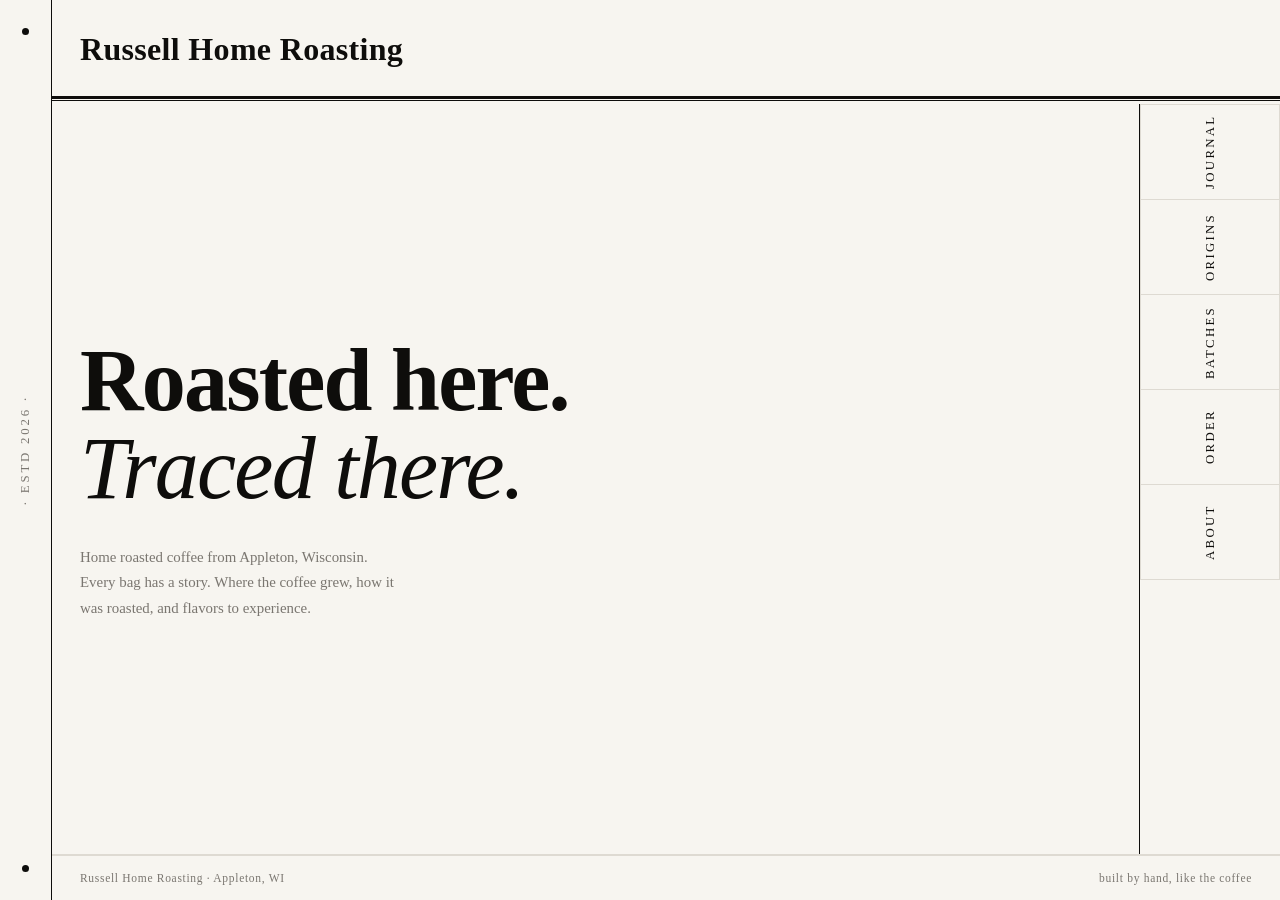
==== index.html @ 98e24a41 "Add files via upload" ====
<!DOCTYPE html>
<html lang="en">
<head>
  <meta charset="UTF-8" />
  <meta name="viewport" content="width=device-width, initial-scale=1.0" />
  <title>Russell Home Roasting</title>
  <link rel="stylesheet" href="rhr.css" />
</head>
<body>

  <aside class="rail" aria-hidden="true">
    <div class="rail-dot"></div>
    <div class="rail-text"> · Estd 2026 · </div>
    <div class="rail-dot"></div>
  </aside>

  <main class="page">
    <div class="content">

      <header>
        <h1 class="brand">
          Russell Home Roasting
          <span></span>
        </h1>
      </header>

      <div class="body-grid">

        <section class="hero">
          <h2>Roasted here.<br><em>Traced there.</em></h2>
          <p>Home roasted coffee from Appleton, Wisconsin.</p>
          <p>Every bag has a story. Where the coffee grew, how it was roasted, and flavors to experience.</p>
        </section>

        <nav class="side-nav" aria-label="Main navigation">
          <a href="journal.html">Journal</a>
          <a href="origins.html">Origins</a>
          <a href="batch-lookup.html">Batches</a>
          <a href="https://forms.gle/ZgAe8ggtJFaLG8N4A">Order</a>
          <a href="about.html">About</a>
        </nav>



      </div>

      <footer>
        <span>Russell Home Roasting · Appleton, WI</span>
        <span>built by hand, like the coffee</span>
      </footer>

    </div>
  </main>

</body>
</html>
---- rhr.css ----
/* ════════════════════════════════════════════════
   Russell Home Roasting — Shared Stylesheet
   rhr.css
   ════════════════════════════════════════════════ */

/* ── TOKENS ── */
:root {
  --bg: #f7f5f0;
  --fg: #0e0d0b;
  --line: #0e0d0b;
  --muted: #7a7670;
  --soft: #dedad2;
}

/* ── RESET ── */
* { box-sizing: border-box; margin: 0; padding: 0; }

html, body {
  background: var(--bg);
  color: var(--fg);
  min-height: 100vh;
}

body {
  font-family: Georgia, "Times New Roman", Times, serif;
}

/* ── PAGE ENTRANCE ── */
.page {
  display: grid;
  grid-template-columns: 1fr;
  min-height: 100vh;
  opacity: 0;
  transform: translateY(40px);
  animation: rise 0.4s ease-out forwards;
}

@keyframes rise {
  to { opacity: 1; transform: translateY(0); }
}

/* ── LEFT RAIL ── */
.rail {
  position: fixed;
  left: 0; top: 0; bottom: 0;
  width: 52px;
  border-right: 1px solid var(--line);
  display: flex;
  flex-direction: column;
  align-items: center;
  justify-content: space-between;
  padding: 28px 0;
  z-index: 10;
  background: var(--bg);
}

.rail-dot {
  width: 7px; height: 7px;
  border-radius: 50%;
  background: var(--fg);
}

.rail-text {
  writing-mode: vertical-rl;
  text-orientation: mixed;
  transform: rotate(180deg);
  font-size: 0.8rem;
  letter-spacing: 0.22em;
  text-transform: uppercase;
  color: var(--muted);
}

/* ── MAIN CONTENT ── */
.content {
  margin-left: 52px;
  display: grid;
  grid-template-rows: auto 1fr auto;
  min-height: 100vh;
}

/* ── HEADER ── */
header {
  padding: 32px 28px 24px;
  border-bottom: 3px solid var(--line);
  position: relative;
  margin-bottom: 5px;
}

header::after {
  content: '';
  position: absolute;
  bottom: -5px;
  left: 0; right: 0;
  height: 1px;
  background: var(--line);
}

.brand {
  font-size: clamp(1.3rem, 4vw, 2rem);
  font-weight: 600;
  line-height: 1.1;
  letter-spacing: 0.01em;
}

.brand span {
  display: block;
  font-size: 0.68rem;
  font-weight: 400;
  letter-spacing: 0.18em;
  text-transform: uppercase;
  color: var(--muted);
  margin-top: 5px;
}

/* ── BODY GRID ── */
.body-grid {
  display: grid;
  grid-template-columns: 1fr 140px;
  border-bottom: 1px solid var(--soft);
}

/* ── MAIN PANEL ── */
.main-panel {
  padding: 48px 28px 64px;
  border-right: 1px solid var(--line);
}

/* ── HERO (home page) ── */
.hero {
  padding: 56px 28px 56px;
  border-right: 1px solid var(--line);
  display: flex;
  flex-direction: column;
  justify-content: center;
}

.hero h2 {
  font-size: clamp(2.6rem, 9vw, 5.5rem);
  font-weight: 600;
  line-height: 1.0;
  letter-spacing: -0.02em;
  margin-bottom: 32px;
}

.hero h2 em {
  font-style: italic;
  font-weight: 400;
}

.hero p {
  font-size: 0.93rem;
  line-height: 1.7;
  color: var(--muted);
  max-width: 340px;
}

/* ── SIDE NAV ── */
.side-nav {
  display: flex;
  flex-direction: column;
}

.side-nav a {
  flex: none;
  height: 96px;
  display: flex;
  align-items: center;
  justify-content: center;
  writing-mode: vertical-rl;
  text-orientation: mixed;
  transform: rotate(180deg);
  font-size: 0.8rem;
  letter-spacing: 0.18em;
  text-transform: uppercase;
  color: var(--fg);
  text-decoration: none;
  border: 1px solid var(--soft);
  margin-bottom: -1px;
  transition: background 0.15s, color 0.15s;
  white-space: nowrap;
}

.side-nav a:hover,
.side-nav a.active {
  background: var(--fg);
  color: var(--bg);
}

/* ── FOOTER ── */
footer {
  padding: 16px 28px;
  display: flex;
  justify-content: space-between;
  align-items: center;
  font-size: 0.72rem;
  color: var(--muted);
  letter-spacing: 0.06em;
  border-top: 1px solid var(--soft);
  flex-wrap: wrap;
  gap: 8px;
}

/* ── SECTION INTRO (shared hero heading style) ── */
.section-intro {
  margin-bottom: 40px;
  padding-bottom: 28px;
  border-bottom: 1px solid var(--soft);
}

.section-intro h2 {
  font-size: clamp(2rem, 6vw, 3.5rem);
  font-weight: 600;
  line-height: 1.0;
  letter-spacing: -0.02em;
  margin-bottom: 16px;
}

.section-intro h2 em {
  font-style: italic;
  font-weight: 400;
}

.section-intro p {
  font-size: 0.9rem;
  line-height: 1.7;
  color: var(--muted);
  max-width: 380px;
  font-family: Arial, Helvetica, sans-serif;
}

/* ════════════════════════════════════════════════
   ORIGINS PAGE
   ════════════════════════════════════════════════ */

.cards-grid {
  display: grid;
  grid-template-columns: repeat(auto-fill, minmax(300px, 1fr));
  gap: 1px;
  background: var(--line);
  border: 1px solid var(--line);
}

.origin-card {
  background: var(--bg);
  padding: 28px 24px 32px;
  display: flex;
  flex-direction: column;
  transition: background 0.18s;
}

.origin-card:hover {
  background: #f0ece4;
}

.card-country {
  font-size: clamp(1.5rem, 4vw, 2.2rem);
  font-weight: 600;
  line-height: 1.0;
  letter-spacing: -0.01em;
  margin-bottom: 4px;
}

.card-city {
  font-size: 0.78rem;
  letter-spacing: 0.16em;
  text-transform: uppercase;
  color: var(--muted);
  font-family: Arial, Helvetica, sans-serif;
  margin-bottom: 22px;
}

.card-divider {
  width: 100%;
  height: 1px;
  background: var(--line);
  margin-bottom: 20px;
}

.card-rows {
  display: flex;
  flex-direction: column;
  flex: 1;
}

.card-row {
  display: flex;
  justify-content: space-between;
  align-items: baseline;
  gap: 12px;
  padding: 8px 0;
  border-bottom: 1px solid var(--soft);
  font-size: 0.86rem;
}

.card-row:last-child {
  border-bottom: none;
}

.card-label {
  text-transform: uppercase;
  letter-spacing: 0.1em;
  font-size: 0.68rem;
  color: var(--muted);
  flex-shrink: 0;
  font-family: Arial, Helvetica, sans-serif;
}

.card-value {
  text-align: right;
  line-height: 1.4;
  font-family: Arial, Helvetica, sans-serif;
  font-size: 0.84rem;
}

.card-row.flavor .card-value {
  font-family: Georgia, "Times New Roman", Times, serif;
  font-style: italic;
  font-size: 0.88rem;
  color: var(--fg);
}

/* ════════════════════════════════════════════════
   ROAST RECORD LOOKUP PAGE (index.html)
   ════════════════════════════════════════════════ */

.lookup {
  border: 1px solid var(--line);
  padding: 20px;
  margin-bottom: 32px;
  background: var(--bg);
}

.lookup-label {
  font-size: 1.05rem;
  font-weight: 600;
  letter-spacing: 0.01em;
  margin-bottom: 8px;
}

.lookup-help {
  font-size: 0.82rem;
  color: var(--muted);
  margin-bottom: 14px;
  font-family: Arial, Helvetica, sans-serif;
}

.lookup-row {
  display: flex;
  gap: 10px;
  align-items: stretch;
}

input[type="text"] {
  flex: 1;
  min-width: 0;
  border: 1px solid var(--line);
  background: var(--bg);
  color: var(--fg);
  padding: 11px 14px;
  font-size: 0.9rem;
  font-family: Arial, Helvetica, sans-serif;
  border-radius: 0;
  outline: none;
  text-transform: uppercase;
  letter-spacing: 0.06em;
}

input[type="text"]:focus {
  outline: 2px solid var(--fg);
  outline-offset: 1px;
}

button {
  border: 1px solid var(--line);
  background: var(--fg);
  color: var(--bg);
  padding: 11px 18px;
  font-size: 0.75rem;
  letter-spacing: 0.14em;
  text-transform: uppercase;
  cursor: pointer;
  border-radius: 0;
  font-family: Arial, Helvetica, sans-serif;
  transition: background 0.15s, color 0.15s;
}

button:hover,
button:focus-visible {
  background: var(--bg);
  color: var(--fg);
}

.record {
  border-top: 3px solid var(--line);
  padding-top: 24px;
  position: relative;
}

.record::after {
  content: '';
  position: absolute;
  top: 3px;
  left: 0; right: 0;
  height: 1px;
  background: var(--line);
  margin-top: 2px;
}

.record-header {
  display: flex;
  justify-content: space-between;
  gap: 12px;
  align-items: flex-end;
  border-bottom: 1px solid var(--line);
  padding-bottom: 14px;
  margin-bottom: 24px;
}

.record-id {
  font-size: clamp(1.3rem, 4vw, 2rem);
  font-weight: 600;
  line-height: 1.1;
  letter-spacing: 0.01em;
}

.record-date {
  font-size: 0.78rem;
  color: var(--muted);
  letter-spacing: 0.12em;
  text-transform: uppercase;
  font-family: Arial, Helvetica, sans-serif;
}

.record-grid {
  display: grid;
  grid-template-columns: 1fr 1fr;
  gap: 28px 32px;
}

.section-title {
  font-size: 0.78rem;
  letter-spacing: 0.18em;
  text-transform: uppercase;
  color: var(--muted);
  margin-bottom: 10px;
  font-weight: 400;
}

.rows {
  border-top: 1px solid var(--line);
}

.row {
  display: flex;
  justify-content: space-between;
  gap: 14px;
  padding: 7px 0;
  border-bottom: 1px solid var(--soft);
  font-size: 0.88rem;
  font-family: Arial, Helvetica, sans-serif;
}

.row-label {
  text-transform: uppercase;
  letter-spacing: 0.08em;
  font-size: 0.72rem;
  color: var(--muted);
  font-family: Arial, Helvetica, sans-serif;
}

.row-value {
  text-align: right;
  font-variant-numeric: tabular-nums;
  color: var(--fg);
}

.full { grid-column: 1 / -1; }

.chart-wrap {
  border: 1px solid var(--line);
  padding: 12px;
  margin-top: 12px;
  background: var(--bg);
}

svg { width: 100%; height: auto; display: block; }

.axis, .grid, .curve, .marker { fill: none; stroke: var(--fg); }
.axis  { stroke-width: 1; }
.grid  { stroke-width: 0.5; stroke-dasharray: 2 3; stroke: var(--soft); }
.curve { stroke-width: 2; }
.marker { stroke-width: 1; stroke-dasharray: 5 4; stroke: var(--muted); }

.axis-text {
  fill: var(--muted);
  font-size: 10px;
  font-family: Arial, Helvetica, sans-serif;
}

.chart-note {
  font-size: 0.72rem;
  color: var(--muted);
  margin-top: 8px;
  letter-spacing: 0.06em;
  font-family: Arial, Helvetica, sans-serif;
}

.empty-state,
.error-state {
  font-size: 0.9rem;
  color: var(--muted);
  margin-top: 20px;
  font-family: Arial, Helvetica, sans-serif;
  letter-spacing: 0.03em;
}

.error-state {
  border-top: 1px solid var(--line);
  padding-top: 16px;
  color: var(--fg);
}

.error-hint {
  margin-top: 6px;
  color: var(--muted);
  font-size: 0.82rem;
}

/* ════════════════════════════════════════════════
   ABOUT PAGE
   ════════════════════════════════════════════════ */

.about-hero {
  margin-bottom: 52px;
  padding-bottom: 40px;
  border-bottom: 1px solid var(--soft);
}

.about-hero h2 {
  font-size: clamp(2.4rem, 8vw, 5rem);
  font-weight: 600;
  line-height: 1.0;
  letter-spacing: -0.02em;
  margin-bottom: 28px;
}

.about-hero h2 em {
  font-style: italic;
  font-weight: 400;
}

.about-hero p {
  font-size: 1.05rem;
  line-height: 1.85;
  color: var(--fg);
  max-width: 520px;
}

.about-hero p + p {
  margin-top: 18px;
}

.details-grid {
  display: grid;
  grid-template-columns: 1fr 1fr;
  gap: 40px 48px;
  max-width: 600px;
}

.detail-label {
  font-size: 0.68rem;
  letter-spacing: 0.2em;
  text-transform: uppercase;
  color: var(--muted);
  font-family: Arial, Helvetica, sans-serif;
  margin-bottom: 8px;
  padding-bottom: 8px;
  border-bottom: 1px solid var(--line);
}

.detail-value {
  font-size: 0.92rem;
  line-height: 1.65;
  font-family: Arial, Helvetica, sans-serif;
  color: var(--fg);
  margin-top: 10px;
}

.detail-value strong {
  font-family: Georgia, "Times New Roman", Times, serif;
  font-weight: 600;
  font-size: 1rem;
}

/* ════════════════════════════════════════════════
   JOURNAL PAGE
   ════════════════════════════════════════════════ */

.journal-list {
  display: flex;
  flex-direction: column;
  border: 1px solid var(--line);
}

.journal-card {
  display: grid;
  grid-template-columns: 220px 1fr;
  border-bottom: 1px solid var(--line);
  transition: background 0.18s;
  text-decoration: none;
  color: var(--fg);
}

.journal-card:last-child {
  border-bottom: none;
}

.journal-card:hover {
  background: #f0ece4;
}

/* Image slot */
.journal-card-image {
  border-right: 1px solid var(--line);
  overflow: hidden;
  background: var(--soft);
  min-height: 180px;
  position: relative;
}

.journal-card-image img {
  width: 100%;
  height: 100%;
  object-fit: cover;
  display: block;
}

/* Placeholder shown when no image is set */
.journal-card-image.placeholder::after {
  content: '';
  position: absolute;
  inset: 0;
  background:
    repeating-linear-gradient(
      45deg,
      transparent,
      transparent 6px,
      var(--soft) 6px,
      var(--soft) 7px
    );
}

/* Text area */
.journal-card-body {
  padding: 24px 28px;
  display: flex;
  flex-direction: column;
  justify-content: space-between;
  gap: 12px;
}

.journal-card-meta {
  display: flex;
  align-items: center;
  gap: 14px;
}

.journal-card-date {
  font-size: 0.7rem;
  letter-spacing: 0.16em;
  text-transform: uppercase;
  color: var(--muted);
  font-family: Arial, Helvetica, sans-serif;
}

.journal-card-tags {
  display: flex;
  gap: 6px;
  flex-wrap: wrap;
}

.journal-tag {
  font-size: 0.65rem;
  letter-spacing: 0.12em;
  text-transform: uppercase;
  font-family: Arial, Helvetica, sans-serif;
  color: var(--muted);
  border: 1px solid var(--soft);
  padding: 2px 8px;
}

.journal-card-title {
  font-size: clamp(1.1rem, 2.5vw, 1.5rem);
  font-weight: 600;
  line-height: 1.15;
  letter-spacing: -0.01em;
}

.journal-card-excerpt {
  font-size: 0.86rem;
  line-height: 1.65;
  color: var(--muted);
  font-family: Arial, Helvetica, sans-serif;
  max-width: 480px;
}

/* ════════════════════════════════════════════════
   MOBILE
   ════════════════════════════════════════════════ */

@media (max-width: 560px) {
  .rail { display: none; }
  .content { margin-left: 0; }

  header { padding: 24px 22px 20px; }
  footer { padding: 14px 22px; }

  .body-grid { grid-template-columns: 1fr; }

  .main-panel,
  .hero {
    border-right: none;
    padding: 32px 22px 48px;
  }

  .side-nav {
    flex-direction: row;
    flex-wrap: wrap;
    border-top: 1px solid var(--line);
  }

  .side-nav a {
    writing-mode: horizontal-tb;
    transform: none;
    flex: none;
    width: 50%;
    justify-content: flex-start;
    padding: 16px 22px;
    font-size: 0.8rem;
    border: none;
    border-bottom: 1px solid var(--soft);
    border-right: 1px solid var(--soft);
    margin-bottom: 0;
    white-space: normal;
  }

  .side-nav a:nth-child(even) { border-right: none; }

  /* Origins */
  .cards-grid { grid-template-columns: 1fr; }

  /* Record lookup */
  .lookup-row { flex-direction: column; }
  .record-header { flex-direction: column; align-items: flex-start; }
  .record-grid { grid-template-columns: 1fr; }
  .row { flex-direction: column; gap: 2px; }
  .row-value { text-align: left; }
  button { width: 100%; }

  /* Journal */
  .journal-card {
    grid-template-columns: 1fr;
  }

  .journal-card-image {
    border-right: none;
    border-bottom: 1px solid var(--line);
    min-height: 160px;
  }

  .journal-card-body {
    padding: 20px 22px;
  }

  /* About */
  .details-grid {
    grid-template-columns: 1fr;
    gap: 28px;
  }
}
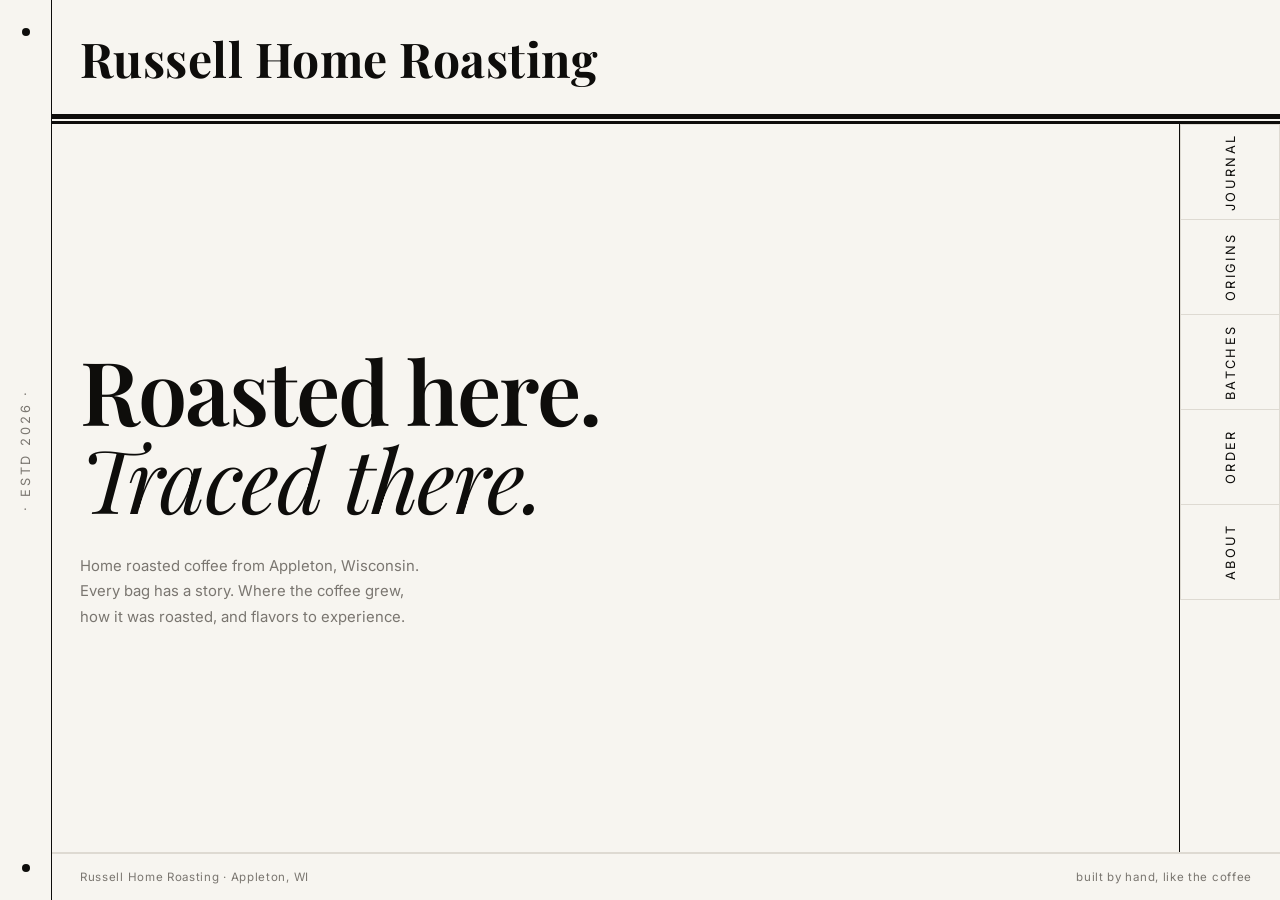
==== commit bd362506: "Add files via upload Overhauled" ====
--- a/index.html
+++ b/index.html
@@ -36,7 +36,7 @@
           <a href="journal.html">Journal</a>
           <a href="origins.html">Origins</a>
           <a href="batch-lookup.html">Batches</a>
-          <a href="https://forms.gle/ZgAe8ggtJFaLG8N4A">Order</a>
+          <a href="order.html">Order</a>
           <a href="about.html">About</a>
         </nav>
 
--- a/rhr.css
+++ b/rhr.css
@@ -2,6 +2,10 @@
    Russell Home Roasting — Shared Stylesheet
    rhr.css
    ════════════════════════════════════════════════ */
+/* Google Font Import */
+@import url('https://fonts.googleapis.com/css2?family=Inter:opsz,wght@14..32,100..900&family=Playfair+Display:ital,wght@0,400..900;1,400..900&family=Special+Elite&display=swap');
+
+
 
 /* ── TOKENS ── */
 :root {
@@ -22,7 +26,11 @@
 }
 
 body {
-  font-family: Georgia, "Times New Roman", Times, serif;
+  font-family: "Inter", Georgia, "Times New Roman", Times, serif;
+}
+
+h1, h2 {
+  font-family: "Playfair Display", Georgia, "Times New Roman", Times, serif;
 }
 
 /* ── PAGE ENTRANCE ── */
@@ -32,7 +40,7 @@
   min-height: 100vh;
   opacity: 0;
   transform: translateY(40px);
-  animation: rise 0.4s ease-out forwards;
+  animation: rise .7s ease-out forwards;
 }
 
 @keyframes rise {
@@ -55,7 +63,7 @@
 }
 
 .rail-dot {
-  width: 7px; height: 7px;
+  width: 8px; height: 8px;
   border-radius: 50%;
   background: var(--fg);
 }
@@ -81,7 +89,7 @@
 /* ── HEADER ── */
 header {
   padding: 32px 28px 24px;
-  border-bottom: 3px solid var(--line);
+  border-bottom: 5px solid var(--line);
   position: relative;
   margin-bottom: 5px;
 }
@@ -89,15 +97,16 @@
 header::after {
   content: '';
   position: absolute;
-  bottom: -5px;
+  bottom: -10px;
   left: 0; right: 0;
-  height: 1px;
+  height: 3px;
   background: var(--line);
 }
 
 .brand {
-  font-size: clamp(1.3rem, 4vw, 2rem);
-  font-weight: 600;
+  font-family: "Playfair Display", Georgia, serif;
+  font-size: clamp(2.5rem, 4vw, 3rem);
+  font-weight: 700;
   line-height: 1.1;
   letter-spacing: 0.01em;
 }
@@ -115,7 +124,7 @@
 /* ── BODY GRID ── */
 .body-grid {
   display: grid;
-  grid-template-columns: 1fr 140px;
+  grid-template-columns: 1fr 100px;
   border-bottom: 1px solid var(--soft);
 }
 
@@ -135,6 +144,7 @@
 }
 
 .hero h2 {
+  font-family: "Playfair Display", Georgia, serif;
   font-size: clamp(2.6rem, 9vw, 5.5rem);
   font-weight: 600;
   line-height: 1.0;
@@ -143,6 +153,7 @@
 }
 
 .hero h2 em {
+  font-family: "Playfair Display", Georgia, serif;
   font-style: italic;
   font-weight: 400;
 }
@@ -169,6 +180,7 @@
   writing-mode: vertical-rl;
   text-orientation: mixed;
   transform: rotate(180deg);
+  font-weight: 400;
   font-size: 0.8rem;
   letter-spacing: 0.18em;
   text-transform: uppercase;
@@ -253,6 +265,7 @@
 }
 
 .card-country {
+  font-family: "Special Elite", Georgia, serif;
   font-size: clamp(1.5rem, 4vw, 2.2rem);
   font-weight: 600;
   line-height: 1.0;
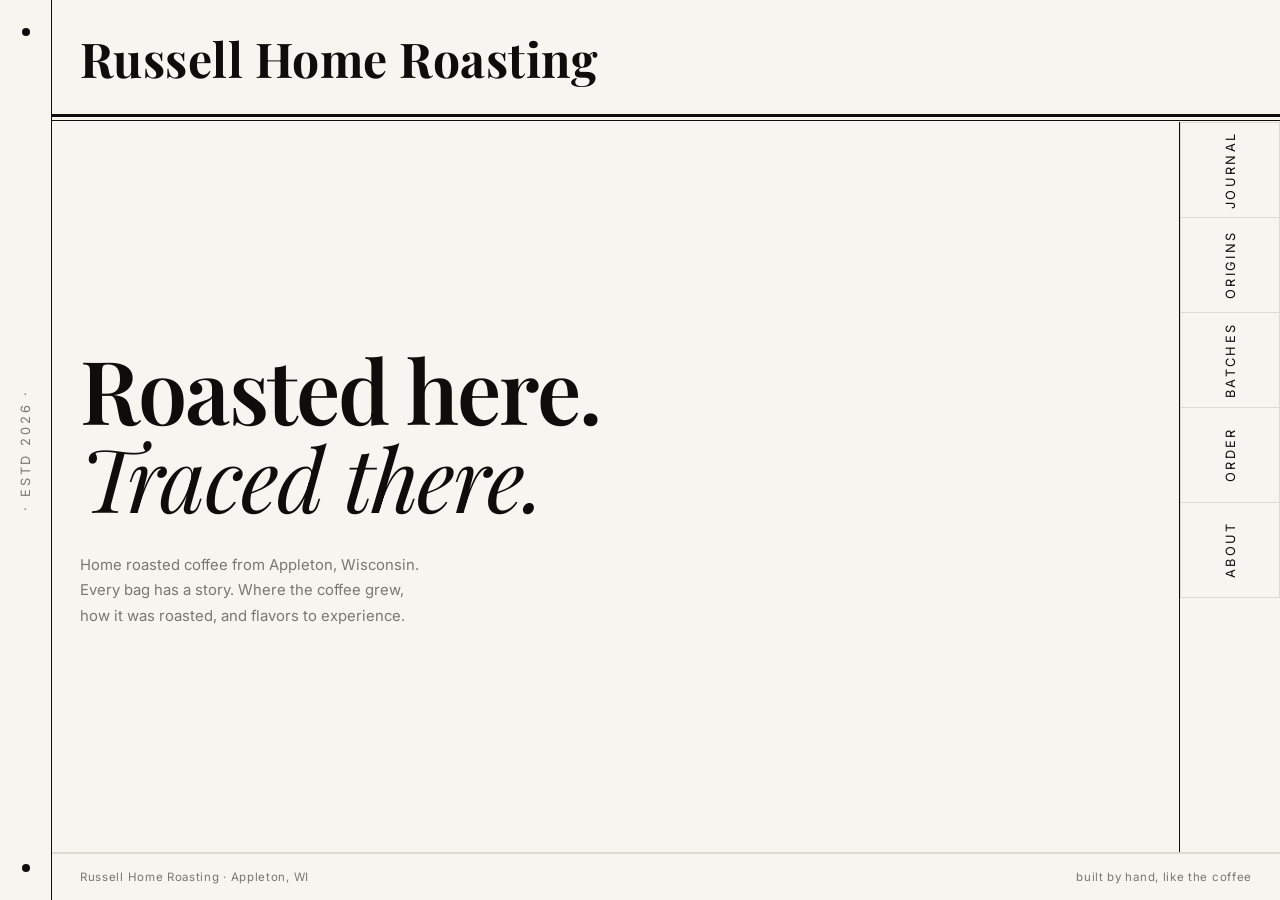
==== commit 3d9ce5e0: "Update index.html" ====
--- a/index.html
+++ b/index.html
@@ -5,6 +5,7 @@
   <meta name="viewport" content="width=device-width, initial-scale=1.0" />
   <title>Russell Home Roasting</title>
   <link rel="stylesheet" href="rhr.css" />
+  <link rel="icon" type="image/svg" href="images/moka.svg">
 </head>
 <body>
 
--- a/rhr.css
+++ b/rhr.css
@@ -89,7 +89,7 @@
 /* ── HEADER ── */
 header {
   padding: 32px 28px 24px;
-  border-bottom: 5px solid var(--line);
+  border-bottom: 3px solid var(--line);
   position: relative;
   margin-bottom: 5px;
 }
@@ -97,9 +97,9 @@
 header::after {
   content: '';
   position: absolute;
-  bottom: -10px;
+  bottom: -7px;
   left: 0; right: 0;
-  height: 3px;
+  height: 1px;
   background: var(--line);
 }
 
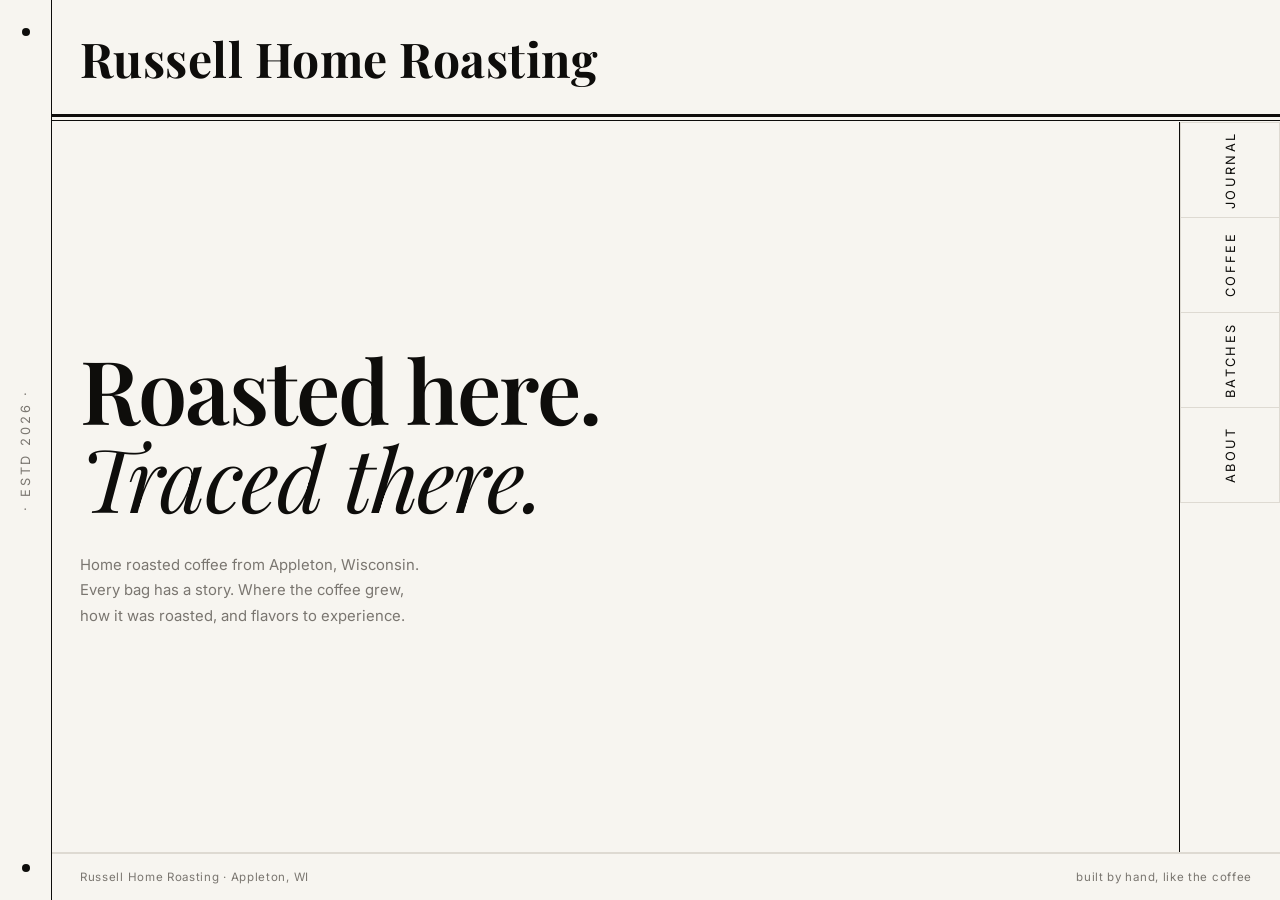
==== commit 0aea7381: "Add files via upload Switch to Apps Script ordering" ====
--- a/index.html
+++ b/index.html
@@ -3,7 +3,7 @@
 <head>
   <meta charset="UTF-8" />
   <meta name="viewport" content="width=device-width, initial-scale=1.0" />
-  <title>Russell Home Roasting</title>
+  <title>Russell Home Roasting - Appleton, WI</title>
   <link rel="stylesheet" href="rhr.css" />
   <link rel="icon" type="image/svg" href="images/moka.svg">
 </head>
@@ -35,9 +35,9 @@
 
         <nav class="side-nav" aria-label="Main navigation">
           <a href="journal.html">Journal</a>
-          <a href="origins.html">Origins</a>
+          <a href="coffee.html">Coffee</a>
           <a href="batch-lookup.html">Batches</a>
-          <a href="order.html">Order</a>
+          <!--<a href="order.html">Order</a>-->
           <a href="about.html">About</a>
         </nav>
 
--- a/rhr.css
+++ b/rhr.css
@@ -280,6 +280,37 @@
   color: var(--muted);
   font-family: Arial, Helvetica, sans-serif;
   margin-bottom: 22px;
+}
+
+.card-head {
+  display: flex;
+  justify-content: space-between;
+  align-items: flex-start;
+  gap: 14px;
+}
+
+.card-titles { min-width: 0; }
+
+.card-price {
+  flex-shrink: 0;
+  text-align: right;
+  border: 1px solid var(--line);
+  padding: 6px 11px;
+  font-family: Arial, Helvetica, sans-serif;
+  font-size: 0.84rem;
+  font-weight: 700;
+  letter-spacing: 0.01em;
+  white-space: nowrap;
+}
+
+.card-price-unit {
+  display: block;
+  margin-top: 2px;
+  font-weight: 400;
+  font-size: 0.6rem;
+  letter-spacing: 0.12em;
+  text-transform: uppercase;
+  color: var(--muted);
 }
 
 .card-divider {
@@ -791,3 +822,281 @@
     gap: 28px;
   }
 }
+
+/* ════════════════════════════════════════════════
+   ORDER EXPERIENCE — card selection, floating tab,
+   side drawer, form controls
+   ════════════════════════════════════════════════ */
+
+.origin-card { cursor: pointer; position: relative; }
+
+.origin-card.selected { background: #f0ece4; }
+
+.origin-card.selected::before {
+  content: '✓ Selected';
+  position: absolute;
+  top: 14px;
+  left: 14px;
+  font-family: Arial, Helvetica, sans-serif;
+  font-size: 0.6rem;
+  letter-spacing: 0.14em;
+  text-transform: uppercase;
+  color: var(--bg);
+  background: var(--fg);
+  padding: 4px 8px;
+}
+
+/* Order bar — full-width, slides up from the bottom once a card is selected */
+.order-fab {
+  position: fixed;
+  left: 0;
+  right: 0;
+  bottom: 0;
+  z-index: 40;
+  background: var(--fg);
+  color: var(--bg);
+  border-top: 1px solid var(--line);
+  padding: 18px 24px;
+  text-align: center;
+  font-size: 0.8rem;
+  letter-spacing: 0.16em;
+  text-transform: uppercase;
+  font-family: Arial, Helvetica, sans-serif;
+  cursor: pointer;
+  transform: translateY(100%);
+  transition: transform 0.35s ease, padding-bottom 0.2s ease;
+}
+
+.order-fab.show { transform: translateY(0); }
+
+.order-fab:hover,
+.order-fab:focus-visible { padding-bottom: 24px; }
+
+/* Dimmed backdrop behind the drawer */
+.order-overlay {
+  position: fixed;
+  inset: 0;
+  background: rgba(14, 13, 11, 0.45);
+  opacity: 0;
+  pointer-events: none;
+  transition: opacity 0.3s ease;
+  z-index: 49;
+}
+
+.order-overlay.open { opacity: 1; pointer-events: auto; }
+
+/* Order form drawer — slides in from the right */
+.order-drawer {
+  position: fixed;
+  top: 0;
+  right: 0;
+  bottom: 0;
+  width: min(440px, 92vw);
+  background: var(--bg);
+  border-left: 1px solid var(--line);
+  transform: translateX(100%);
+  transition: transform 0.35s ease;
+  z-index: 50;
+  overflow-y: auto;
+  display: flex;
+  flex-direction: column;
+}
+
+.order-drawer.open { transform: translateX(0); }
+
+.order-drawer-header {
+  padding: 24px 28px 20px;
+  border-bottom: 1px solid var(--line);
+  display: flex;
+  justify-content: space-between;
+  align-items: flex-start;
+  gap: 12px;
+}
+
+.order-drawer-title {
+  font-family: "Playfair Display", Georgia, serif;
+  font-size: 1.5rem;
+  font-weight: 600;
+  line-height: 1.15;
+}
+
+.order-drawer-sub {
+  font-size: 0.72rem;
+  letter-spacing: 0.14em;
+  text-transform: uppercase;
+  color: var(--muted);
+  font-family: Arial, Helvetica, sans-serif;
+  margin-top: 6px;
+}
+
+.order-drawer-close {
+  border: 1px solid var(--line);
+  background: var(--bg);
+  color: var(--fg);
+  width: 32px;
+  height: 32px;
+  flex-shrink: 0;
+  font-size: 1.1rem;
+  line-height: 1;
+  padding: 0;
+  cursor: pointer;
+}
+
+.order-drawer-close:hover { background: var(--fg); color: var(--bg); }
+
+.order-form {
+  padding: 24px 28px 40px;
+  display: flex;
+  flex-direction: column;
+  gap: 20px;
+  flex: 1;
+}
+
+.field {
+  display: flex;
+  flex-direction: column;
+  gap: 8px;
+}
+
+.field.hidden { display: none; }
+
+.field-label {
+  font-size: 0.68rem;
+  letter-spacing: 0.14em;
+  text-transform: uppercase;
+  color: var(--muted);
+  font-family: Arial, Helvetica, sans-serif;
+}
+
+.field input[type="text"],
+.field input[type="email"],
+.field input[type="tel"],
+.field select,
+.field textarea {
+  border: 1px solid var(--line);
+  background: var(--bg);
+  color: var(--fg);
+  padding: 11px 14px;
+  font-size: 0.9rem;
+  font-family: Arial, Helvetica, sans-serif;
+  border-radius: 0;
+  outline: none;
+  width: 100%;
+  text-transform: none;
+  letter-spacing: normal;
+}
+
+.field textarea { resize: vertical; min-height: 80px; }
+
+.field input:focus,
+.field select:focus,
+.field textarea:focus {
+  outline: 2px solid var(--fg);
+  outline-offset: 1px;
+}
+
+.toggle-group { display: flex; gap: 8px; flex-wrap: wrap; }
+
+.toggle-option {
+  flex: 1;
+  min-width: 90px;
+  text-align: center;
+  border: 1px solid var(--line);
+  padding: 11px 10px;
+  font-size: 0.75rem;
+  letter-spacing: 0.1em;
+  text-transform: uppercase;
+  font-family: Arial, Helvetica, sans-serif;
+  cursor: pointer;
+  transition: background 0.15s, color 0.15s;
+  user-select: none;
+}
+
+.toggle-option.active { background: var(--fg); color: var(--bg); }
+
+.field-hint {
+  font-size: 0.74rem;
+  color: var(--muted);
+  text-transform: none;
+  letter-spacing: normal;
+}
+
+.quantity-stepper {
+  display: flex;
+  align-items: stretch;
+  border: 1px solid var(--line);
+  width: fit-content;
+}
+
+.quantity-btn {
+  background: var(--bg);
+  color: var(--fg);
+  border: none;
+  width: 40px;
+  font-size: 1rem;
+  font-family: Arial, Helvetica, sans-serif;
+  cursor: pointer;
+  transition: background 0.15s, color 0.15s;
+}
+
+.quantity-btn:hover { background: var(--fg); color: var(--bg); }
+
+.quantity-stepper input[type="number"] {
+  border: none;
+  border-left: 1px solid var(--line);
+  border-right: 1px solid var(--line);
+  width: 56px;
+  text-align: center;
+  padding: 11px 4px;
+  font-size: 0.9rem;
+  font-family: Arial, Helvetica, sans-serif;
+  -moz-appearance: textfield;
+}
+
+.quantity-stepper input[type="number"]::-webkit-outer-spin-button,
+.quantity-stepper input[type="number"]::-webkit-inner-spin-button {
+  -webkit-appearance: none;
+  margin: 0;
+}
+
+.order-price-row {
+  display: flex;
+  justify-content: space-between;
+  align-items: baseline;
+  border-top: 1px solid var(--line);
+  border-bottom: 1px solid var(--line);
+  padding: 14px 2px;
+}
+
+.order-price-label {
+  font-size: 0.68rem;
+  letter-spacing: 0.14em;
+  text-transform: uppercase;
+  color: var(--muted);
+  font-family: Arial, Helvetica, sans-serif;
+}
+
+.order-price-value {
+  font-family: "Special Elite", Georgia, serif;
+  font-size: 1.3rem;
+  font-weight: 600;
+}
+
+.order-submit { margin-top: 8px; padding: 14px 18px; font-size: 0.8rem; width: 100%; }
+
+.order-status {
+  font-size: 0.82rem;
+  font-family: Arial, Helvetica, sans-serif;
+  padding: 12px 14px;
+  border: 1px solid var(--line);
+  display: none;
+}
+
+.order-status.show { display: block; }
+.order-status.success { background: #eef4ea; }
+.order-status.error { background: #f6e7e4; }
+
+@media (max-width: 560px) {
+  .order-fab { padding: 15px 16px; font-size: 0.72rem; }
+  .order-drawer { width: 100vw; }
+}
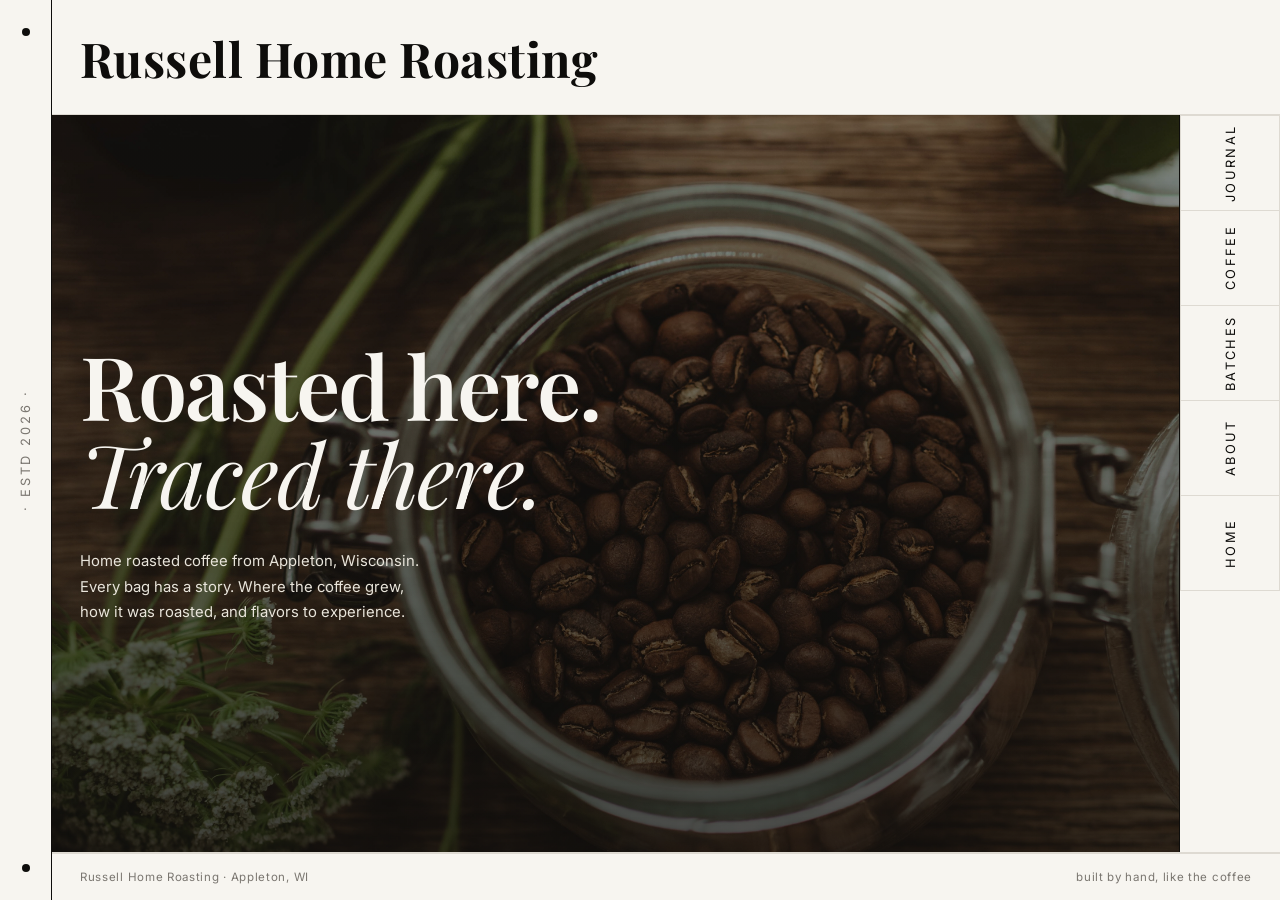
==== commit 24d72808: "Add files via upload" ====
--- a/index.html
+++ b/index.html
@@ -5,7 +5,9 @@
   <meta name="viewport" content="width=device-width, initial-scale=1.0" />
   <title>Russell Home Roasting - Appleton, WI</title>
   <link rel="stylesheet" href="rhr.css" />
-  <link rel="icon" type="image/svg" href="images/moka.svg">
+  <link rel="icon" type="image/png" href="images/MokaShaded.png">
+  <link rel="stylesheet" href="rhr-bg-additions.css" />
+</head>
 </head>
 <body>
 
@@ -27,7 +29,7 @@
 
       <div class="body-grid">
 
-        <section class="hero">
+        <section class="hero bg-photo bg-photo-hero1">
           <h2>Roasted here.<br><em>Traced there.</em></h2>
           <p>Home roasted coffee from Appleton, Wisconsin.</p>
           <p>Every bag has a story. Where the coffee grew, how it was roasted, and flavors to experience.</p>
@@ -37,11 +39,9 @@
           <a href="journal.html">Journal</a>
           <a href="coffee.html">Coffee</a>
           <a href="batch-lookup.html">Batches</a>
-          <!--<a href="order.html">Order</a>-->
           <a href="about.html">About</a>
+          <a href="index.html">Home</a>
         </nav>
-
-
 
       </div>
 
@@ -55,3 +55,4 @@
 
 </body>
 </html>
+</html>
--- a/rhr.css
+++ b/rhr.css
@@ -89,19 +89,10 @@
 /* ── HEADER ── */
 header {
   padding: 32px 28px 24px;
-  border-bottom: 3px solid var(--line);
+  border-bottom: 1px solid var(--soft);
   position: relative;
-  margin-bottom: 5px;
-}
-
-header::after {
-  content: '';
-  position: absolute;
-  bottom: -7px;
-  left: 0; right: 0;
-  height: 1px;
-  background: var(--line);
-}
+}
+
 
 .brand {
   font-family: "Playfair Display", Georgia, serif;
@@ -767,28 +758,34 @@
     padding: 32px 22px 48px;
   }
 
-  .side-nav {
-    flex-direction: row;
-    flex-wrap: wrap;
-    border-top: 1px solid var(--line);
-  }
-
-  .side-nav a {
-    writing-mode: horizontal-tb;
-    transform: none;
-    flex: none;
-    width: 50%;
-    justify-content: flex-start;
-    padding: 16px 22px;
-    font-size: 0.8rem;
-    border: none;
-    border-bottom: 1px solid var(--soft);
-    border-right: 1px solid var(--soft);
-    margin-bottom: 0;
-    white-space: normal;
-  }
-
-  .side-nav a:nth-child(even) { border-right: none; }
+.side-nav {
+  display: grid;
+  grid-template-columns: repeat(2, 1fr);
+  border-top: 1px solid var(--line);
+}
+
+.side-nav a {
+  writing-mode: horizontal-tb;
+  transform: none;
+  justify-content: center;
+  text-align: center;
+  padding: 16px 22px;
+  font-size: 0.8rem;
+  border: none;
+  border-bottom: 1px solid var(--soft);
+  border-right: 1px solid var(--soft);
+  margin-bottom: 0;
+  white-space: normal;
+}
+
+.side-nav a:nth-child(even) {
+  border-right: none;
+}
+
+.side-nav a:last-child:nth-child(odd) {
+  grid-column: 1 / -1;
+  border-right: none;
+}
 
   /* Origins */
   .cards-grid { grid-template-columns: 1fr; }
--- a/rhr-bg-additions.css
+++ b/rhr-bg-additions.css
@@ -0,0 +1,90 @@
+/* ════════════════════════════════════════════════
+   BACKGROUND PHOTO OPTIONS — additions to rhr.css
+   ════════════════════════════════════════════════ */
+
+/* ── OPTION 1: Full-bleed hero photo with scrim ──
+   The hero section itself becomes the photo, dark
+   gradient scrim underneath so the cream text reads
+   clean. Nav + footer stay exactly as they are. */
+
+.hero.bg-photo {
+  position: relative;
+  background-image:
+    linear-gradient(180deg, rgba(14,13,11,0.35) 0%, rgba(14,13,11,0.72) 100%),
+    var(--photo-url);
+  background-size: cover;
+  background-position: center 30%;
+  color: var(--bg);
+  min-height: 420px;
+}
+.hero.bg-photo p { color: #e9e5db; }
+.hero.bg-photo h2 { color: var(--bg); }
+@media (max-width: 560px) {
+  .hero.bg-photo { min-height: 340px; background-position: center 25%; }
+}
+
+/* one line per image */
+.hero.bg-photo-hero1 { --photo-url: url('/images/043.jpg'); }
+.hero.bg-photo-hero2 { --photo-url: url('/images/038.jpg'); }
+
+
+/* ── OPTION 2: Framed image panel ──
+   Text stays on the plain cream background exactly
+   as today. The photo sits in its own bordered box
+   underneath the hero copy — same 1px-line, boxed
+   language already used for journal cards / origin
+   cards, so it feels native to the rest of the site. */
+
+.hero-photo-panel {
+  border: 1px solid var(--line);
+  margin-top: 32px;
+  aspect-ratio: 16 / 9;
+  overflow: hidden;
+  background: var(--soft);
+}
+
+.hero-photo-panel img {
+  width: 100%;
+  height: 100%;
+  object-fit: cover;
+  display: block;
+}
+
+@media (max-width: 560px) {
+  .hero-photo-panel { margin-top: 24px; aspect-ratio: 4 / 3; }
+}
+
+
+/* ── OPTION 3: Subtle full-page backdrop ──
+   The photo sits fixed behind the *entire* page at
+   low opacity, almost like a watermark/texture. All
+   existing content boxes get a solid cream fill so
+   text keeps full contrast; only the negative space
+   (margins, the thin borders) reveals the photo. */
+
+body.bg-backdrop {
+  position: relative;
+}
+
+body.bg-backdrop::before {
+  content: '';
+  position: fixed;
+  inset: 0;
+  background-image: url('/images/pour_bw.jpg');
+  background-size: cover;
+  background-position: center 35%;
+  opacity: 0.16;
+  z-index: -1;
+}
+
+body.bg-backdrop .rail,
+body.bg-backdrop header,
+body.bg-backdrop .hero,
+body.bg-backdrop .side-nav a,
+body.bg-backdrop footer {
+  background: var(--bg);
+}
+
+body.bg-backdrop .content {
+  background: var(--bg);
+}
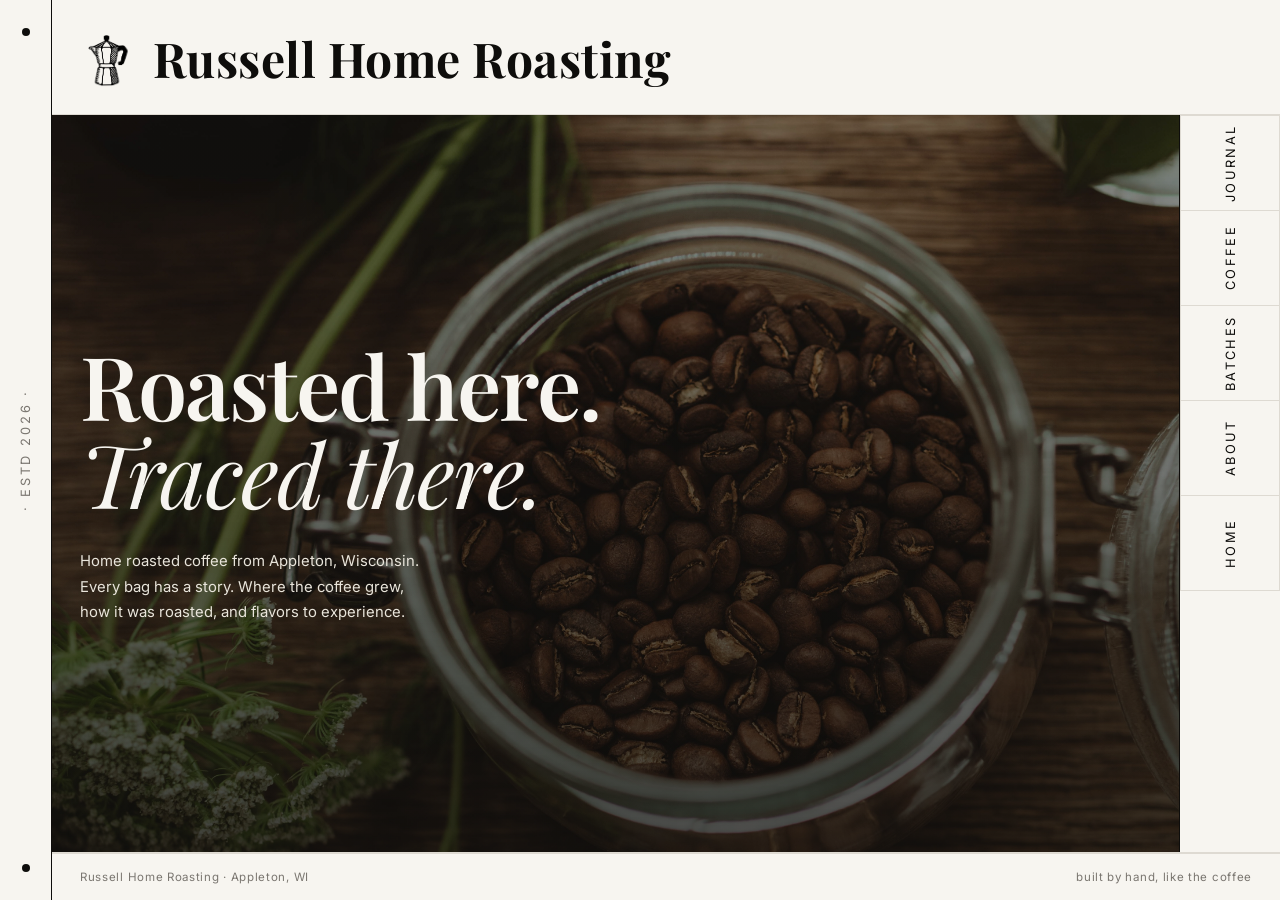
==== commit 13b9430a: "Add files via upload" ====
--- a/index.html
+++ b/index.html
@@ -5,9 +5,8 @@
   <meta name="viewport" content="width=device-width, initial-scale=1.0" />
   <title>Russell Home Roasting - Appleton, WI</title>
   <link rel="stylesheet" href="rhr.css" />
-  <link rel="icon" type="image/png" href="images/MokaShaded.png">
+  <link rel="icon" href="favicon.ico" sizes="48x48"/>
   <link rel="stylesheet" href="rhr-bg-additions.css" />
-</head>
 </head>
 <body>
 
@@ -21,10 +20,15 @@
     <div class="content">
 
       <header>
-        <h1 class="brand">
-          Russell Home Roasting
-          <span></span>
-        </h1>
+        <div class="brand-lockup">
+          <a class="brand-mark" href="index.html" tabindex="-1" aria-hidden="true">
+            <img src="images/MokaShaded.png" width="917" height="917" alt="" />
+          </a>
+          <h1 class="brand">
+            Russell Home Roasting
+            <span></span>
+          </h1>
+        </div>
       </header>
 
       <div class="body-grid">
@@ -52,7 +56,6 @@
 
     </div>
   </main>
-
+ <script src="rhr-header.js"></script>
 </body>
 </html>
-</html>
--- a/rhr.css
+++ b/rhr.css
@@ -93,6 +93,29 @@
   position: relative;
 }
 
+/* Moka pot sits to the left of the text title.
+   --mark-size is set by the script below to match the title's height
+   (one line of text = one line tall; wrapped text = taller).
+   The clamp() value is the fallback if scripts don't run. */
+.brand-lockup {
+  display: flex;
+  align-items: center;
+  gap: clamp(10px, 2.5vw, 20px);
+}
+.brand-lockup .brand { margin: 0; min-width: 0; }
+.brand-mark {
+  flex: 0 0 auto;
+  display: block;
+  line-height: 0;
+}
+.brand-mark img {
+  display: block;
+  width: var(--mark-size, clamp(48px, 9vw, 80px));
+  height: var(--mark-size, clamp(48px, 9vw, 80px));
+  max-width: 22vw;
+  max-height: 22vw;
+  object-fit: contain;
+}
 
 .brand {
   font-family: "Playfair Display", Georgia, serif;
--- a/rhr-bg-additions.css
+++ b/rhr-bg-additions.css
@@ -41,12 +41,14 @@
   aspect-ratio: 16 / 9;
   overflow: hidden;
   background: var(--soft);
+  margin-bottom: 32px;
+  width: 100%;
 }
-
 .hero-photo-panel img {
   width: 100%;
   height: 100%;
   object-fit: cover;
+  object-position: center;
   display: block;
 }
 
